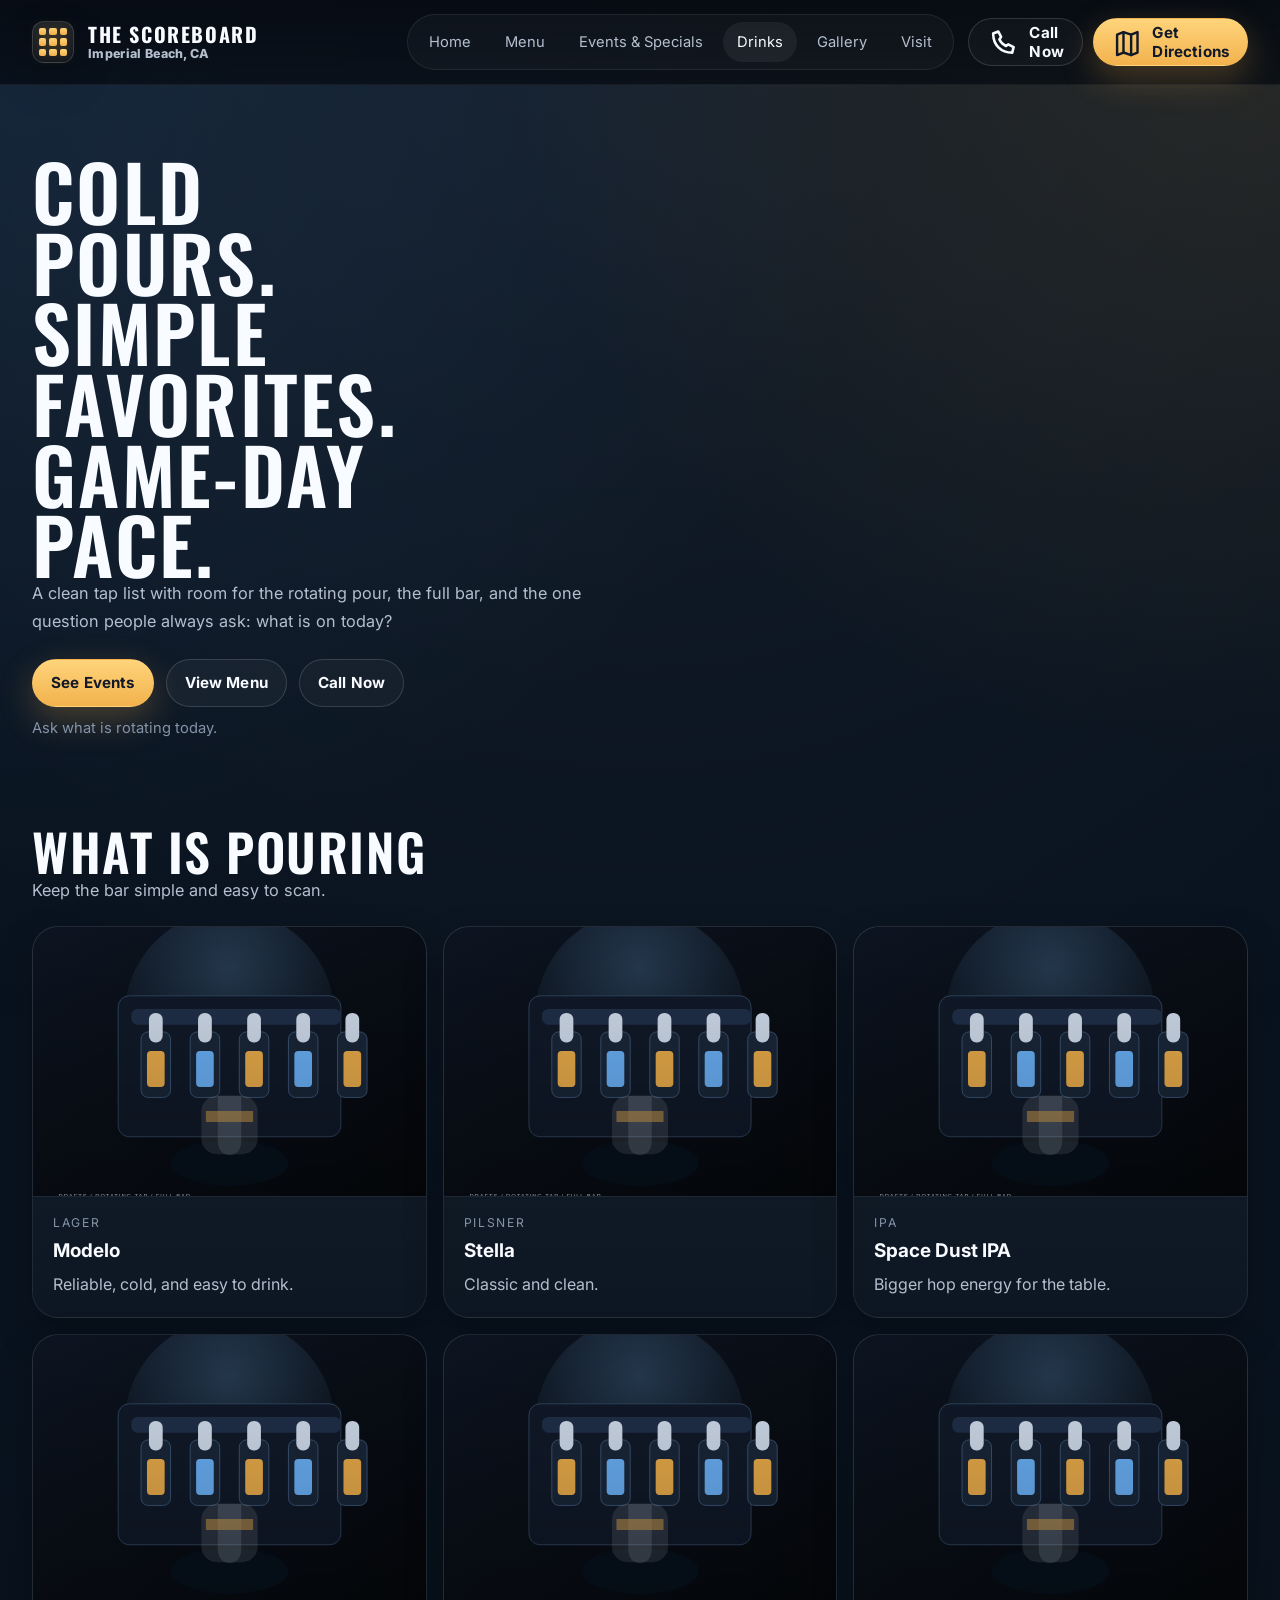
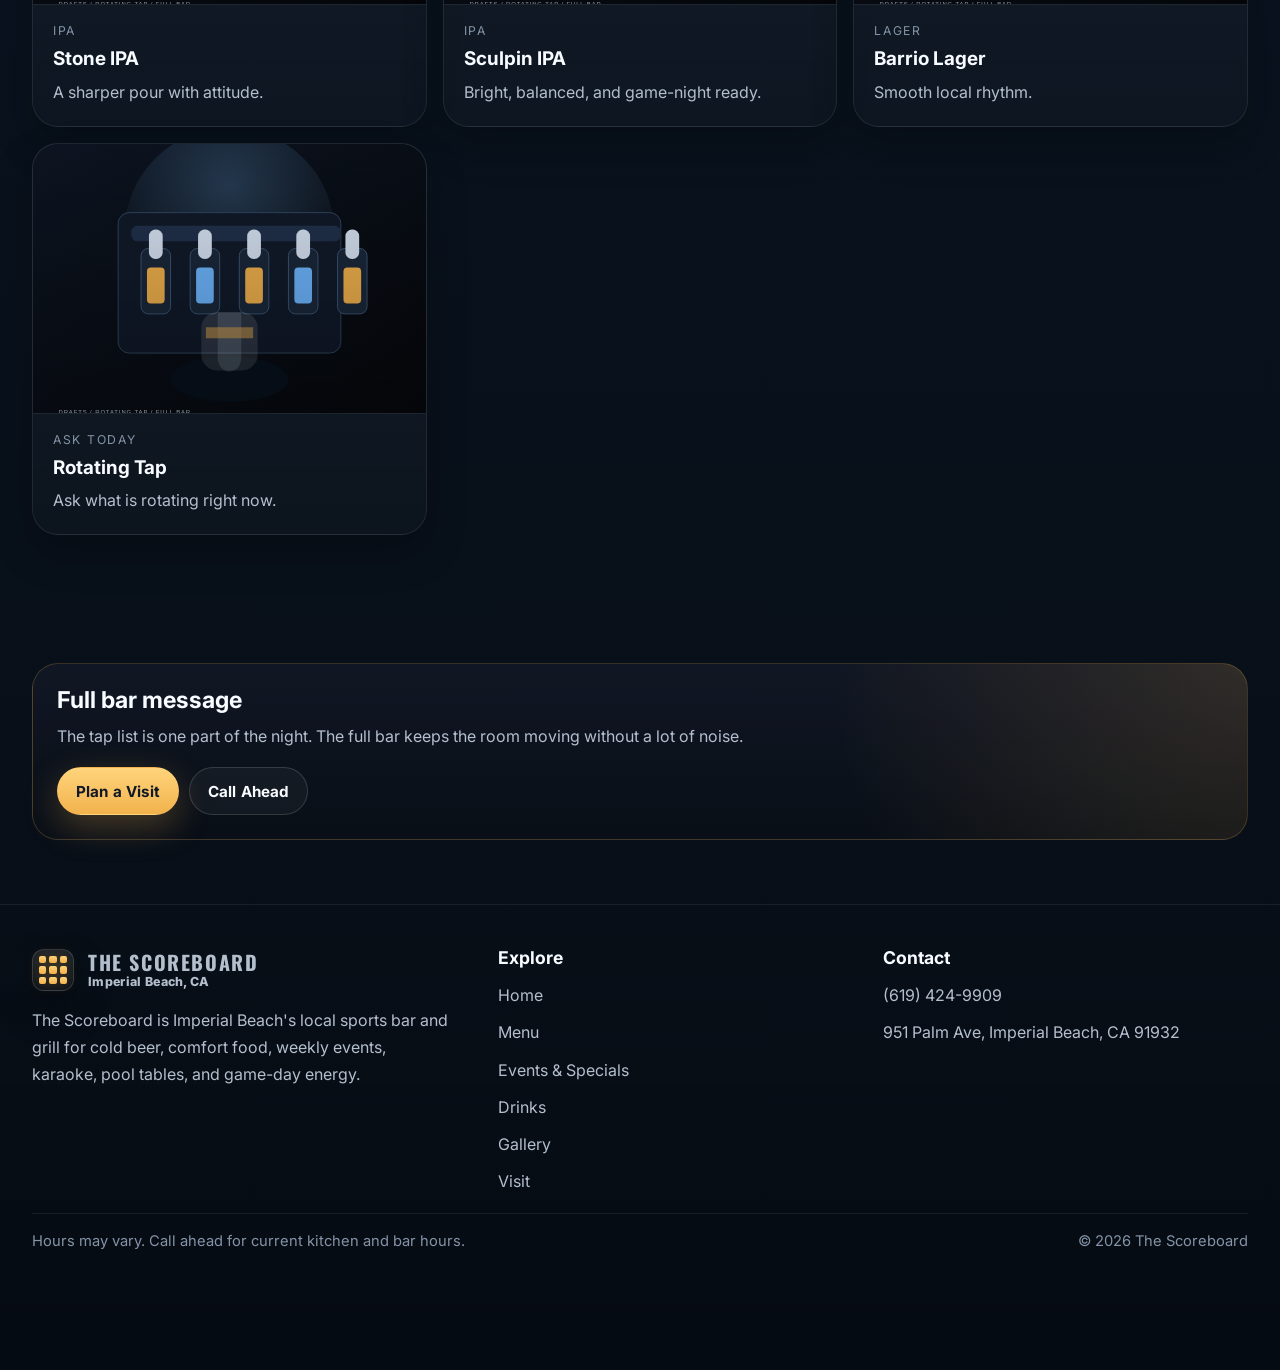
==== drinks/index.html @ 101a1db7 "Scoreboard workspace" ====
<!doctype html>
<html lang="en">
  <head>
    <meta charset="utf-8" />
    <meta name="viewport" content="width=device-width, initial-scale=1" />
    <title>Drinks | The Scoreboard</title>
    <meta
      name="description"
      content="See what is pouring today at The Scoreboard, from familiar favorites to rotating taps."
    />
    <meta name="theme-color" content="#07111d" />
    <link rel="stylesheet" href="/styles.css" />
  </head>
  <body data-page="drinks">
    <div data-header></div>
    <main>
      <section class="page-hero">
        <div class="site-shell">
          <h1>Cold pours. Simple favorites. Game-day pace.</h1>
          <p class="section-lead">
            A clean tap list with room for the rotating pour, the full bar, and the one question people always
            ask: what is on today?
          </p>
          <div class="page-actions">
            <a class="button-accent" href="/events/">See Events</a>
            <a class="button" href="/menu/">View Menu</a>
            <a class="button-ghost" href="tel:+16194249909">Call Now</a>
          </div>
          <div class="center-note">Ask what is rotating today.</div>
        </div>
      </section>

      <section class="section">
        <div class="site-shell">
          <div class="section-header">
            <div>
              <h2>What is pouring</h2>
              <p class="section-lead">Keep the bar simple and easy to scan.</p>
            </div>
          </div>
          <div class="section-grid three" data-drink-grid></div>
        </div>
      </section>

      <section class="section">
        <div class="site-shell">
          <div class="banner">
            <h3>Full bar message</h3>
            <p>
              The tap list is one part of the night. The full bar keeps the room moving without a lot of noise.
            </p>
            <div class="button-row">
              <a class="button-accent" href="/visit/">Plan a Visit</a>
              <a class="button" href="tel:+16194249909">Call Ahead</a>
            </div>
          </div>
        </div>
      </section>
    </main>
    <div data-footer></div>
    <div data-mobile-cta></div>
    <script type="module" src="/site.js"></script>
    <script type="application/ld+json" data-jsonld>
      {
        "@context": "https://schema.org",
        "@type": ["BarOrPub", "Restaurant"],
        "name": "The Scoreboard",
        "url": "https://scoreboardib.wixsite.com/the-scoreboard",
        "telephone": "+1-619-424-9909",
        "address": {
          "@type": "PostalAddress",
          "streetAddress": "951 Palm Ave",
          "addressLocality": "Imperial Beach",
          "addressRegion": "CA",
          "postalCode": "91932",
          "addressCountry": "US"
        }
      }
    </script>
  </body>
</html>
---- styles.css ----
@import url("https://fonts.googleapis.com/css2?family=Inter:wght@400;500;600;700;800&family=Oswald:wght@400;500;600;700&display=swap");

:root {
  color-scheme: dark;
  --bg: #07111d;
  --bg-2: #0b1625;
  --panel: rgba(12, 22, 35, 0.82);
  --panel-strong: rgba(8, 15, 25, 0.92);
  --line: rgba(255, 255, 255, 0.08);
  --line-strong: rgba(255, 255, 255, 0.14);
  --text: #f8fbff;
  --muted: #b4bfce;
  --muted-2: #8493a7;
  --accent: #f2b24d;
  --accent-2: #ffd47b;
  --blue: #60a5fa;
  --shadow: 0 28px 80px rgba(0, 0, 0, 0.34);
  --shadow-soft: 0 18px 40px rgba(0, 0, 0, 0.24);
  --radius-xl: 34px;
  --radius-lg: 26px;
  --radius-md: 18px;
  --radius-sm: 14px;
  --max: 1220px;
  --shell: clamp(18px, 3vw, 32px);
}

*,
*::before,
*::after {
  box-sizing: border-box;
}

html {
  scroll-behavior: smooth;
}

body {
  margin: 0;
  min-height: 100vh;
  background:
    radial-gradient(circle at top left, rgba(96, 165, 250, 0.12), transparent 28%),
    radial-gradient(circle at top right, rgba(242, 178, 77, 0.12), transparent 24%),
    radial-gradient(circle at 50% 0%, rgba(255, 255, 255, 0.05), transparent 40%),
    linear-gradient(180deg, #07111d 0%, #09131f 44%, #070d15 100%);
  color: var(--text);
  font-family: "Inter", system-ui, sans-serif;
  letter-spacing: 0;
  -webkit-font-smoothing: antialiased;
  text-rendering: optimizeLegibility;
}

body::before {
  content: "";
  position: fixed;
  inset: 0;
  pointer-events: none;
  opacity: 0.22;
  background-image:
    linear-gradient(rgba(255, 255, 255, 0.035) 1px, transparent 1px),
    linear-gradient(90deg, rgba(255, 255, 255, 0.035) 1px, transparent 1px);
  background-size: 72px 72px;
  mask-image: linear-gradient(180deg, rgba(0, 0, 0, 0.9), transparent 82%);
}

a {
  color: inherit;
  text-decoration: none;
}

img {
  display: block;
  max-width: 100%;
}

button,
input,
textarea,
select {
  font: inherit;
}

::selection {
  background: rgba(242, 178, 77, 0.3);
  color: var(--text);
}

.site-shell {
  width: min(var(--max), calc(100vw - (var(--shell) * 2)));
  margin-inline: auto;
}

.site-header {
  position: sticky;
  top: 0;
  z-index: 40;
  border-bottom: 1px solid rgba(255, 255, 255, 0.08);
  backdrop-filter: blur(18px);
  background: linear-gradient(180deg, rgba(5, 10, 17, 0.92), rgba(5, 10, 17, 0.72));
}

.header-inner {
  min-height: 84px;
  display: flex;
  align-items: center;
  justify-content: space-between;
  gap: 18px;
}

.brand {
  display: inline-flex;
  align-items: center;
  gap: 14px;
  font-weight: 800;
  letter-spacing: 0.02em;
}

.brand strong {
  display: block;
  font-family: "Oswald", "Arial Narrow", sans-serif;
  font-size: 1.25rem;
  line-height: 1;
  text-transform: uppercase;
  letter-spacing: 0.08em;
}

.brand small {
  display: block;
  margin-top: 4px;
  color: var(--muted);
  font-size: 0.78rem;
  line-height: 1;
}

.brand-mark {
  width: 42px;
  height: 42px;
  display: grid;
  grid-template-columns: repeat(3, 1fr);
  gap: 3px;
  padding: 6px;
  border: 1px solid var(--line-strong);
  border-radius: 12px;
  background: linear-gradient(180deg, rgba(255, 255, 255, 0.08), rgba(255, 255, 255, 0.02));
  box-shadow: var(--shadow-soft);
}

.brand-mark span {
  border-radius: 2px;
  background: linear-gradient(180deg, var(--accent-2), var(--accent));
  box-shadow: 0 0 14px rgba(242, 178, 77, 0.4);
}

.header-tools {
  display: flex;
  align-items: center;
  gap: 14px;
}

.desktop-nav {
  display: flex;
  align-items: center;
  gap: 6px;
  padding: 7px;
  border: 1px solid var(--line);
  border-radius: 999px;
  background: rgba(255, 255, 255, 0.03);
}

.desktop-nav a {
  padding: 11px 14px;
  border-radius: 999px;
  color: var(--muted);
  font-size: 0.92rem;
  transition: background 180ms ease, color 180ms ease, transform 180ms ease;
}

.desktop-nav a:hover,
.desktop-nav a[aria-current="page"] {
  color: var(--text);
  background: rgba(255, 255, 255, 0.06);
}

.nav-actions {
  display: flex;
  align-items: center;
  gap: 10px;
}

.button,
.button-ghost,
.button-accent,
.mobile-action {
  display: inline-flex;
  align-items: center;
  justify-content: center;
  gap: 10px;
  border-radius: 999px;
  border: 1px solid transparent;
  min-height: 48px;
  padding: 0 18px;
  font-weight: 700;
  font-size: 0.95rem;
  letter-spacing: 0.01em;
  transition: transform 180ms ease, background 180ms ease, border-color 180ms ease, box-shadow 180ms ease, color 180ms ease;
}

.button-accent {
  background: linear-gradient(180deg, var(--accent-2), var(--accent));
  color: #111827;
  box-shadow: 0 12px 34px rgba(242, 178, 77, 0.26);
}

.button-accent:hover,
.button-ghost:hover,
.button:hover,
.mobile-action:hover,
.desktop-nav a:hover {
  transform: translateY(-1px);
}

.button-ghost {
  border-color: var(--line-strong);
  background: rgba(255, 255, 255, 0.03);
  color: var(--text);
}

.button {
  border-color: var(--line-strong);
  background: rgba(255, 255, 255, 0.04);
  color: var(--text);
}

.menu-toggle {
  display: none;
}

.mobile-nav {
  display: none;
  position: relative;
}

.mobile-nav summary {
  list-style: none;
  cursor: pointer;
  min-height: 46px;
  display: inline-flex;
  align-items: center;
  gap: 8px;
  padding: 0 16px;
  border-radius: 999px;
  border: 1px solid var(--line-strong);
  background: rgba(255, 255, 255, 0.04);
  color: var(--text);
  font-weight: 700;
}

.mobile-nav summary::-webkit-details-marker {
  display: none;
}

.mobile-nav-panel {
  position: absolute;
  top: calc(100% + 12px);
  right: 0;
  min-width: 240px;
  padding: 12px;
  border: 1px solid var(--line);
  border-radius: 20px;
  background: rgba(8, 14, 24, 0.98);
  box-shadow: var(--shadow);
}

.mobile-nav-panel a {
  display: block;
  padding: 12px 14px;
  border-radius: 14px;
  color: var(--muted);
}

.mobile-nav-panel a:hover,
.mobile-nav-panel a[aria-current="page"] {
  color: var(--text);
  background: rgba(255, 255, 255, 0.06);
}

.hero,
.section {
  padding: clamp(32px, 5vw, 70px) 0;
}

.hero {
  position: relative;
  overflow: clip;
}

.hero::before {
  content: "";
  position: absolute;
  inset: 0;
  background:
    radial-gradient(circle at 25% 15%, rgba(242, 178, 77, 0.12), transparent 20%),
    radial-gradient(circle at 80% 10%, rgba(96, 165, 250, 0.12), transparent 18%);
  pointer-events: none;
}

.hero-grid {
  display: grid;
  grid-template-columns: minmax(0, 1.05fr) minmax(380px, 0.95fr);
  gap: clamp(26px, 4vw, 48px);
  align-items: center;
}

.eyebrow {
  display: inline-flex;
  align-items: center;
  gap: 8px;
  padding: 8px 14px;
  border: 1px solid var(--line);
  border-radius: 999px;
  color: var(--muted);
  background: rgba(255, 255, 255, 0.03);
  font-size: 0.85rem;
}

.hero h1,
.page-hero h1,
.section h2 {
  margin: 0;
  font-family: "Oswald", "Arial Narrow", sans-serif;
  font-weight: 600;
  text-transform: uppercase;
  letter-spacing: 0.03em;
}

.hero h1 {
  max-width: 11ch;
  margin-top: 18px;
  font-size: clamp(3.4rem, 7vw, 6.8rem);
  line-height: 0.88;
}

.hero-copy p,
.page-hero p,
.section-lead {
  margin: 0;
  max-width: 62ch;
  color: var(--muted);
  line-height: 1.72;
  font-size: 1.02rem;
}

.hero-copy p {
  margin-top: 20px;
  max-width: 50ch;
  font-size: 1.05rem;
}

.hero-actions,
.section-actions,
.page-actions {
  display: flex;
  flex-wrap: wrap;
  gap: 12px;
  margin-top: 28px;
}

.button-row {
  display: flex;
  flex-wrap: wrap;
  gap: 10px;
}

.hero-meta {
  display: grid;
  grid-template-columns: repeat(3, minmax(0, 1fr));
  gap: 12px;
  margin-top: 26px;
}

.meta-card,
.panel,
.score-card,
.menu-card,
.tap-card,
.reason-card,
.proof-card,
.event-card,
.gallery-card,
.visit-card,
.board-card,
.day-card {
  border: 1px solid var(--line);
  background: linear-gradient(180deg, rgba(255, 255, 255, 0.055), rgba(255, 255, 255, 0.02));
  box-shadow: var(--shadow-soft);
}

.meta-card {
  padding: 16px 18px;
  border-radius: 20px;
}

.meta-card span {
  display: block;
  color: var(--muted-2);
  font-size: 0.76rem;
  text-transform: uppercase;
  letter-spacing: 0.12em;
}

.meta-card strong {
  display: block;
  margin-top: 8px;
  font-size: 0.98rem;
}

.hero-media {
  position: relative;
}

.media-frame {
  position: relative;
  overflow: clip;
  min-height: 640px;
  border: 1px solid var(--line);
  border-radius: var(--radius-xl);
  background: linear-gradient(180deg, rgba(255, 255, 255, 0.06), rgba(255, 255, 255, 0.02));
  box-shadow: var(--shadow);
}

.media-frame img {
  width: 100%;
  height: 100%;
  min-height: 640px;
  object-fit: cover;
  filter: saturate(1.06) contrast(1.05);
  transform: scale(1.02);
}

.media-frame::after {
  content: "";
  position: absolute;
  inset: 0;
  background:
    linear-gradient(180deg, rgba(3, 8, 13, 0.15), rgba(3, 8, 13, 0.7)),
    radial-gradient(circle at 50% 15%, rgba(96, 165, 250, 0.16), transparent 30%),
    radial-gradient(circle at 80% 80%, rgba(242, 178, 77, 0.18), transparent 30%);
  pointer-events: none;
}

.hero-stage {
  position: absolute;
  inset: auto 22px 22px 22px;
  display: grid;
  gap: 12px;
}

.scoreboard-ticker,
.ticker-track {
  overflow: hidden;
  display: flex;
  gap: 12px;
  padding: 12px 14px;
  border-radius: 18px;
  border: 1px solid rgba(255, 255, 255, 0.12);
  background: rgba(5, 10, 16, 0.7);
  backdrop-filter: blur(10px);
}

.ticker-track {
  width: max-content;
  min-width: 100%;
  animation: ticker 28s linear infinite;
}

.ticker-pill {
  display: inline-flex;
  align-items: center;
  gap: 8px;
  white-space: nowrap;
  padding: 9px 12px;
  border-radius: 999px;
  background: rgba(255, 255, 255, 0.05);
  color: var(--text);
  font-size: 0.84rem;
  letter-spacing: 0.02em;
}

.ticker-pill b {
  color: var(--accent-2);
}

.hero-info {
  display: grid;
  gap: 12px;
  grid-template-columns: 1.1fr 0.9fr;
}

.hero-callout {
  display: grid;
  gap: 8px;
  padding: 20px;
  border-radius: 22px;
  background: linear-gradient(180deg, rgba(8, 16, 27, 0.92), rgba(8, 16, 27, 0.7));
  border: 1px solid rgba(255, 255, 255, 0.1);
}

.hero-callout .label {
  color: var(--muted-2);
  font-size: 0.74rem;
  text-transform: uppercase;
  letter-spacing: 0.14em;
}

.hero-callout strong {
  font-size: 1.05rem;
}

.hero-callout span {
  color: var(--muted);
  line-height: 1.5;
}

.section h2 {
  font-size: clamp(2rem, 4vw, 3.4rem);
  line-height: 0.96;
}

.section-header {
  display: flex;
  flex-wrap: wrap;
  align-items: end;
  justify-content: space-between;
  gap: 18px;
  margin-bottom: 22px;
}

.section-header .section-lead {
  max-width: 62ch;
}

.section-grid {
  display: grid;
  gap: 16px;
}

.section-grid.two {
  grid-template-columns: repeat(2, minmax(0, 1fr));
}

.section-grid.three {
  grid-template-columns: repeat(3, minmax(0, 1fr));
}

.section-grid.four {
  grid-template-columns: repeat(4, minmax(0, 1fr));
}

.section-grid.five {
  grid-template-columns: repeat(5, minmax(0, 1fr));
}

.score-card,
.reason-card,
.menu-card,
.tap-card,
.proof-card,
.event-card,
.gallery-card,
.visit-card,
.board-card,
.day-card {
  position: relative;
  overflow: clip;
  border-radius: var(--radius-lg);
}

.score-card {
  padding: 22px;
}

.score-card .day {
  color: var(--accent-2);
  font-size: 0.76rem;
  text-transform: uppercase;
  letter-spacing: 0.16em;
}

.score-card h3,
.reason-card h3,
.menu-card h3,
.tap-card h3,
.proof-card h3,
.event-card h3,
.gallery-card h3,
.visit-card h3,
.board-card h3,
.day-card h3 {
  margin: 10px 0 0;
  font-size: 1.18rem;
  line-height: 1.15;
}

.score-card p,
.reason-card p,
.menu-card p,
.tap-card p,
.proof-card p,
.event-card p,
.gallery-card p,
.visit-card p,
.board-card p,
.day-card p {
  margin: 10px 0 0;
  color: var(--muted);
  line-height: 1.6;
}

.score-card ul,
.menu-card ul,
.tap-card ul,
.event-card ul {
  margin: 14px 0 0;
  padding: 0;
  list-style: none;
  display: grid;
  gap: 8px;
}

.score-card li,
.menu-card li,
.tap-card li,
.event-card li {
  display: flex;
  align-items: center;
  gap: 10px;
  color: var(--text);
  font-size: 0.94rem;
}

.dot {
  width: 8px;
  height: 8px;
  border-radius: 999px;
  background: var(--accent);
  box-shadow: 0 0 0 5px rgba(242, 178, 77, 0.11);
  flex: 0 0 auto;
}

.reason-card,
.proof-card,
.menu-card,
.tap-card,
.event-card,
.visit-card {
  padding: 20px;
}

.reason-card {
  min-height: 160px;
}

.reason-icon,
.card-icon {
  width: 40px;
  height: 40px;
  display: grid;
  place-items: center;
  border-radius: 14px;
  background: rgba(255, 255, 255, 0.05);
  border: 1px solid rgba(255, 255, 255, 0.07);
  color: var(--accent-2);
}

.reason-icon svg,
.card-icon svg {
  width: 20px;
  height: 20px;
}

.menu-card .tag,
.tap-card .tag,
.event-card .tag,
.proof-card .tag,
.gallery-card .tag,
.visit-card .tag,
.day-card .tag {
  color: var(--muted-2);
  font-size: 0.76rem;
  text-transform: uppercase;
  letter-spacing: 0.14em;
}

.menu-card .cost,
.tap-card .cost {
  display: inline-flex;
  align-items: center;
  gap: 8px;
  margin-top: 14px;
  padding: 8px 12px;
  border-radius: 999px;
  background: rgba(255, 255, 255, 0.05);
  border: 1px solid rgba(255, 255, 255, 0.07);
  color: var(--accent-2);
  font-size: 0.82rem;
}

.menu-card img,
.gallery-card img,
.hero-thumb img {
  width: 100%;
  height: 100%;
  object-fit: cover;
}

.menu-card .thumb,
.tap-card .thumb,
.gallery-card .thumb,
.visit-card .thumb {
  margin: -20px -20px 18px;
  border-bottom: 1px solid rgba(255, 255, 255, 0.06);
  aspect-ratio: 4 / 3;
  overflow: hidden;
  position: relative;
}

.menu-card .thumb::after,
.tap-card .thumb::after,
.gallery-card .thumb::after,
.visit-card .thumb::after {
  content: "";
  position: absolute;
  inset: 0;
  background: linear-gradient(180deg, rgba(0, 0, 0, 0.04), rgba(0, 0, 0, 0.28));
}

.menu-card .thumb.small,
.tap-card .thumb.small {
  aspect-ratio: 16 / 11;
}

.panel {
  padding: 22px;
  border-radius: var(--radius-lg);
}

.panel-header {
  display: flex;
  align-items: center;
  justify-content: space-between;
  gap: 16px;
  margin-bottom: 18px;
}

.panel-header h3 {
  margin: 0;
  font-size: 1.18rem;
}

.menu-section {
  margin-top: 18px;
  padding: 22px;
  border: 1px solid var(--line);
  border-radius: var(--radius-lg);
  background: linear-gradient(180deg, rgba(255, 255, 255, 0.045), rgba(255, 255, 255, 0.018));
  box-shadow: var(--shadow-soft);
}

.menu-section .section-header {
  margin-bottom: 16px;
  align-items: center;
}

.menu-section .section-header h2 {
  margin: 0;
}

.menu-list {
  columns: 2 360px;
  column-gap: 16px;
}

.menu-row {
  break-inside: avoid;
  padding: 14px 0;
  border-top: 1px solid rgba(255, 255, 255, 0.08);
}

.menu-row:first-child {
  border-top: 0;
  padding-top: 0;
}

.menu-row-head {
  display: flex;
  align-items: baseline;
  justify-content: space-between;
  gap: 16px;
}

.menu-row h3 {
  margin: 0;
  font-family: "Inter", system-ui, sans-serif;
  font-size: 1rem;
  font-weight: 700;
  line-height: 1.25;
  text-transform: none;
  letter-spacing: 0;
}

.menu-row .price {
  color: var(--accent-2);
  font-size: 0.94rem;
  font-weight: 800;
  white-space: nowrap;
}

.menu-row p {
  margin: 6px 0 0;
  color: var(--muted);
  line-height: 1.55;
  font-size: 0.95rem;
}

.chips,
.filters {
  display: flex;
  flex-wrap: wrap;
  gap: 10px;
}

.chip,
.filter-chip {
  display: inline-flex;
  align-items: center;
  justify-content: center;
  min-height: 42px;
  padding: 0 14px;
  border-radius: 999px;
  border: 1px solid rgba(255, 255, 255, 0.1);
  background: rgba(255, 255, 255, 0.03);
  color: var(--muted);
  cursor: pointer;
  transition: background 180ms ease, color 180ms ease, border-color 180ms ease, transform 180ms ease;
}

.chip:hover,
.filter-chip:hover,
.chip.is-active,
.filter-chip.is-active {
  background: rgba(242, 178, 77, 0.12);
  color: var(--text);
  border-color: rgba(242, 178, 77, 0.35);
}

.search-row {
  display: grid;
  grid-template-columns: 1fr auto;
  gap: 10px;
  margin: 18px 0 0;
}

.search-row input {
  width: 100%;
  min-height: 48px;
  padding: 0 16px;
  border-radius: 14px;
  border: 1px solid rgba(255, 255, 255, 0.1);
  background: rgba(255, 255, 255, 0.03);
  color: var(--text);
}

.search-row input::placeholder {
  color: var(--muted-2);
}

.board-grid {
  display: grid;
  grid-template-columns: 1.1fr 0.9fr;
  gap: 16px;
}

.day-board {
  padding: 18px;
}

.day-board .week {
  display: grid;
  grid-template-columns: repeat(7, minmax(0, 1fr));
  gap: 10px;
}

.day-card {
  padding: 16px;
  min-height: 182px;
}

.day-card.is-current {
  border-color: rgba(242, 178, 77, 0.42);
  box-shadow: 0 18px 45px rgba(242, 178, 77, 0.12);
}

.day-card .abbr {
  display: inline-flex;
  align-items: center;
  justify-content: center;
  width: 34px;
  height: 34px;
  border-radius: 999px;
  background: rgba(255, 255, 255, 0.06);
  color: var(--accent-2);
  font-size: 0.76rem;
  text-transform: uppercase;
  letter-spacing: 0.14em;
}

.day-card .special {
  margin-top: 14px;
  font-weight: 700;
  line-height: 1.35;
}

.day-card .mini {
  margin-top: 12px;
  color: var(--muted);
  font-size: 0.92rem;
  line-height: 1.55;
}

.board-aside {
  display: grid;
  gap: 16px;
}

.banner {
  padding: 24px;
  border-radius: var(--radius-lg);
  border: 1px solid rgba(242, 178, 77, 0.2);
  background:
    radial-gradient(circle at top right, rgba(242, 178, 77, 0.14), transparent 34%),
    linear-gradient(180deg, rgba(17, 23, 36, 0.98), rgba(10, 15, 23, 0.88));
}

.banner h3 {
  margin: 0;
  font-size: 1.45rem;
  line-height: 1.08;
}

.banner p {
  margin-top: 10px;
  color: var(--muted);
  line-height: 1.65;
}

.banner .button-row {
  margin-top: 18px;
  display: flex;
  flex-wrap: wrap;
  gap: 10px;
}

.gallery-grid {
  display: grid;
  grid-template-columns: repeat(12, minmax(0, 1fr));
  gap: 16px;
}

.gallery-card {
  min-height: 250px;
  grid-column: span 4;
}

.gallery-card.wide {
  grid-column: span 8;
}

.gallery-card.tall {
  grid-row: span 2;
  min-height: 516px;
}

.gallery-card .overlay {
  position: absolute;
  inset: auto 14px 14px 14px;
  padding: 14px 15px;
  border-radius: 16px;
  background: rgba(6, 10, 16, 0.72);
  border: 1px solid rgba(255, 255, 255, 0.08);
  backdrop-filter: blur(10px);
}

.gallery-card h3 {
  margin-top: 0;
}

.visit-layout {
  display: grid;
  grid-template-columns: 0.92fr 1.08fr;
  gap: 16px;
}

.map-frame {
  min-height: 100%;
  border-radius: var(--radius-lg);
  border: 1px solid var(--line);
  overflow: clip;
  background:
    radial-gradient(circle at 20% 20%, rgba(96, 165, 250, 0.2), transparent 18%),
    radial-gradient(circle at 70% 40%, rgba(242, 178, 77, 0.16), transparent 18%),
    linear-gradient(180deg, rgba(7, 12, 18, 0.98), rgba(12, 22, 35, 0.98));
  position: relative;
}

.map-grid {
  position: absolute;
  inset: 0;
  opacity: 0.4;
  background-image:
    linear-gradient(rgba(255, 255, 255, 0.07) 1px, transparent 1px),
    linear-gradient(90deg, rgba(255, 255, 255, 0.07) 1px, transparent 1px);
  background-size: 72px 72px;
}

.map-pin {
  position: absolute;
  left: 58%;
  top: 50%;
  transform: translate(-50%, -50%);
  width: 88px;
  height: 88px;
  border-radius: 50%;
  border: 1px solid rgba(242, 178, 77, 0.38);
  background: radial-gradient(circle, rgba(242, 178, 77, 0.3), rgba(242, 178, 77, 0.05) 70%);
  display: grid;
  place-items: center;
  box-shadow: 0 0 0 18px rgba(242, 178, 77, 0.06);
}

.map-pin svg {
  width: 28px;
  height: 28px;
  color: var(--accent-2);
}

.map-label {
  position: absolute;
  left: 18px;
  bottom: 18px;
  max-width: 280px;
  padding: 16px;
  border-radius: 18px;
  background: rgba(6, 10, 16, 0.78);
  border: 1px solid rgba(255, 255, 255, 0.08);
  backdrop-filter: blur(10px);
}

.map-label strong {
  display: block;
  font-size: 1rem;
}

.map-label span {
  display: block;
  margin-top: 6px;
  color: var(--muted);
  line-height: 1.5;
}

.footer {
  padding: 42px 0 120px;
  border-top: 1px solid rgba(255, 255, 255, 0.08);
  background: linear-gradient(180deg, rgba(4, 9, 15, 0.04), rgba(4, 9, 15, 0.4));
}

.footer-grid {
  display: grid;
  grid-template-columns: 1.1fr 0.9fr 0.9fr;
  gap: 20px;
}

.footer p,
.footer a {
  color: var(--muted);
  line-height: 1.7;
}

.footer h3 {
  margin: 0 0 14px;
  font-size: 1.1rem;
}

.footer-links {
  display: grid;
  gap: 10px;
}

.footer-links a {
  width: fit-content;
}

.footer-links a:hover {
  color: var(--text);
}

.footer-note {
  margin-top: 18px;
  padding-top: 18px;
  border-top: 1px solid rgba(255, 255, 255, 0.08);
  display: flex;
  flex-wrap: wrap;
  justify-content: space-between;
  gap: 12px;
  color: var(--muted-2);
  font-size: 0.92rem;
}

.mobile-cta {
  position: fixed;
  inset: auto 0 0 0;
  z-index: 50;
  display: none;
  padding: 10px;
  background: linear-gradient(180deg, rgba(7, 17, 29, 0), rgba(7, 17, 29, 0.96) 24%);
}

.mobile-cta .inner {
  display: grid;
  grid-template-columns: repeat(4, minmax(0, 1fr));
  gap: 8px;
}

.mobile-action {
  min-height: 54px;
  padding: 0 12px;
  background: rgba(255, 255, 255, 0.05);
  border-color: rgba(255, 255, 255, 0.1);
  font-size: 0.84rem;
  text-align: center;
}

.page-hero {
  padding: clamp(34px, 6vw, 70px) 0 26px;
}

.page-hero .eyebrow {
  margin-bottom: 18px;
}

.page-hero h1 {
  font-size: clamp(2.8rem, 6vw, 5.8rem);
  line-height: 0.92;
  max-width: 10ch;
}

.page-hero .page-actions {
  margin-top: 24px;
}

.center-note {
  margin-top: 12px;
  color: var(--muted-2);
  font-size: 0.92rem;
}

.stack {
  display: grid;
  gap: 16px;
}

.hidden {
  display: none !important;
}

[data-reveal] {
  opacity: 0;
  transform: translateY(18px);
  transition: opacity 700ms ease, transform 700ms ease;
}

[data-reveal].is-visible {
  opacity: 1;
  transform: translateY(0);
}

.visually-hidden {
  position: absolute;
  width: 1px;
  height: 1px;
  padding: 0;
  margin: -1px;
  overflow: hidden;
  clip: rect(0, 0, 0, 0);
  white-space: nowrap;
  border: 0;
}

@keyframes ticker {
  from {
    transform: translateX(0);
  }
  to {
    transform: translateX(-50%);
  }
}

@media (max-width: 1120px) {
  .hero-grid,
  .board-grid,
  .visit-layout,
  .footer-grid {
    grid-template-columns: 1fr;
  }

  .section-grid.five {
    grid-template-columns: repeat(3, minmax(0, 1fr));
  }

  .gallery-card,
  .gallery-card.wide,
  .gallery-card.tall {
    grid-column: span 6;
    grid-row: auto;
    min-height: 240px;
  }

  .day-board .week {
    grid-template-columns: repeat(3, minmax(0, 1fr));
  }
}

@media (max-width: 860px) {
  .desktop-nav,
  .nav-actions {
    display: none;
  }

  .mobile-nav {
    display: block;
  }

  .hero h1 {
    max-width: 9ch;
    font-size: clamp(2.9rem, 13vw, 4.8rem);
  }

  .hero-meta,
  .section-grid.two,
  .section-grid.three,
  .section-grid.four,
  .section-grid.five {
    grid-template-columns: 1fr;
  }

  .mobile-cta {
    display: block;
  }

  .media-frame {
    min-height: 430px;
  }

  .media-frame img {
    min-height: 430px;
  }

  .hero-stage {
    inset: auto 14px 14px 14px;
  }

  .day-board .week {
    grid-template-columns: repeat(2, minmax(0, 1fr));
  }

  .gallery-card,
  .gallery-card.wide,
  .gallery-card.tall {
    grid-column: span 12;
  }

  .search-row {
    grid-template-columns: 1fr;
  }
}

@media (max-width: 560px) {
  .site-shell {
    width: min(var(--max), calc(100vw - 28px));
  }

  .header-inner {
    min-height: 74px;
  }

  .brand small {
    display: none;
  }

  .day-board .week {
    grid-template-columns: 1fr;
  }

  .scoreboard-ticker,
  .ticker-track {
    padding: 10px 12px;
  }

  .hero-actions,
  .page-actions,
  .section-actions {
    gap: 10px;
  }

  .button,
  .button-accent,
  .button-ghost {
    min-height: 46px;
    padding-inline: 15px;
  }

  .mobile-action {
    min-height: 50px;
    font-size: 0.78rem;
    padding-inline: 8px;
  }

  .footer {
    padding-bottom: 130px;
  }
}
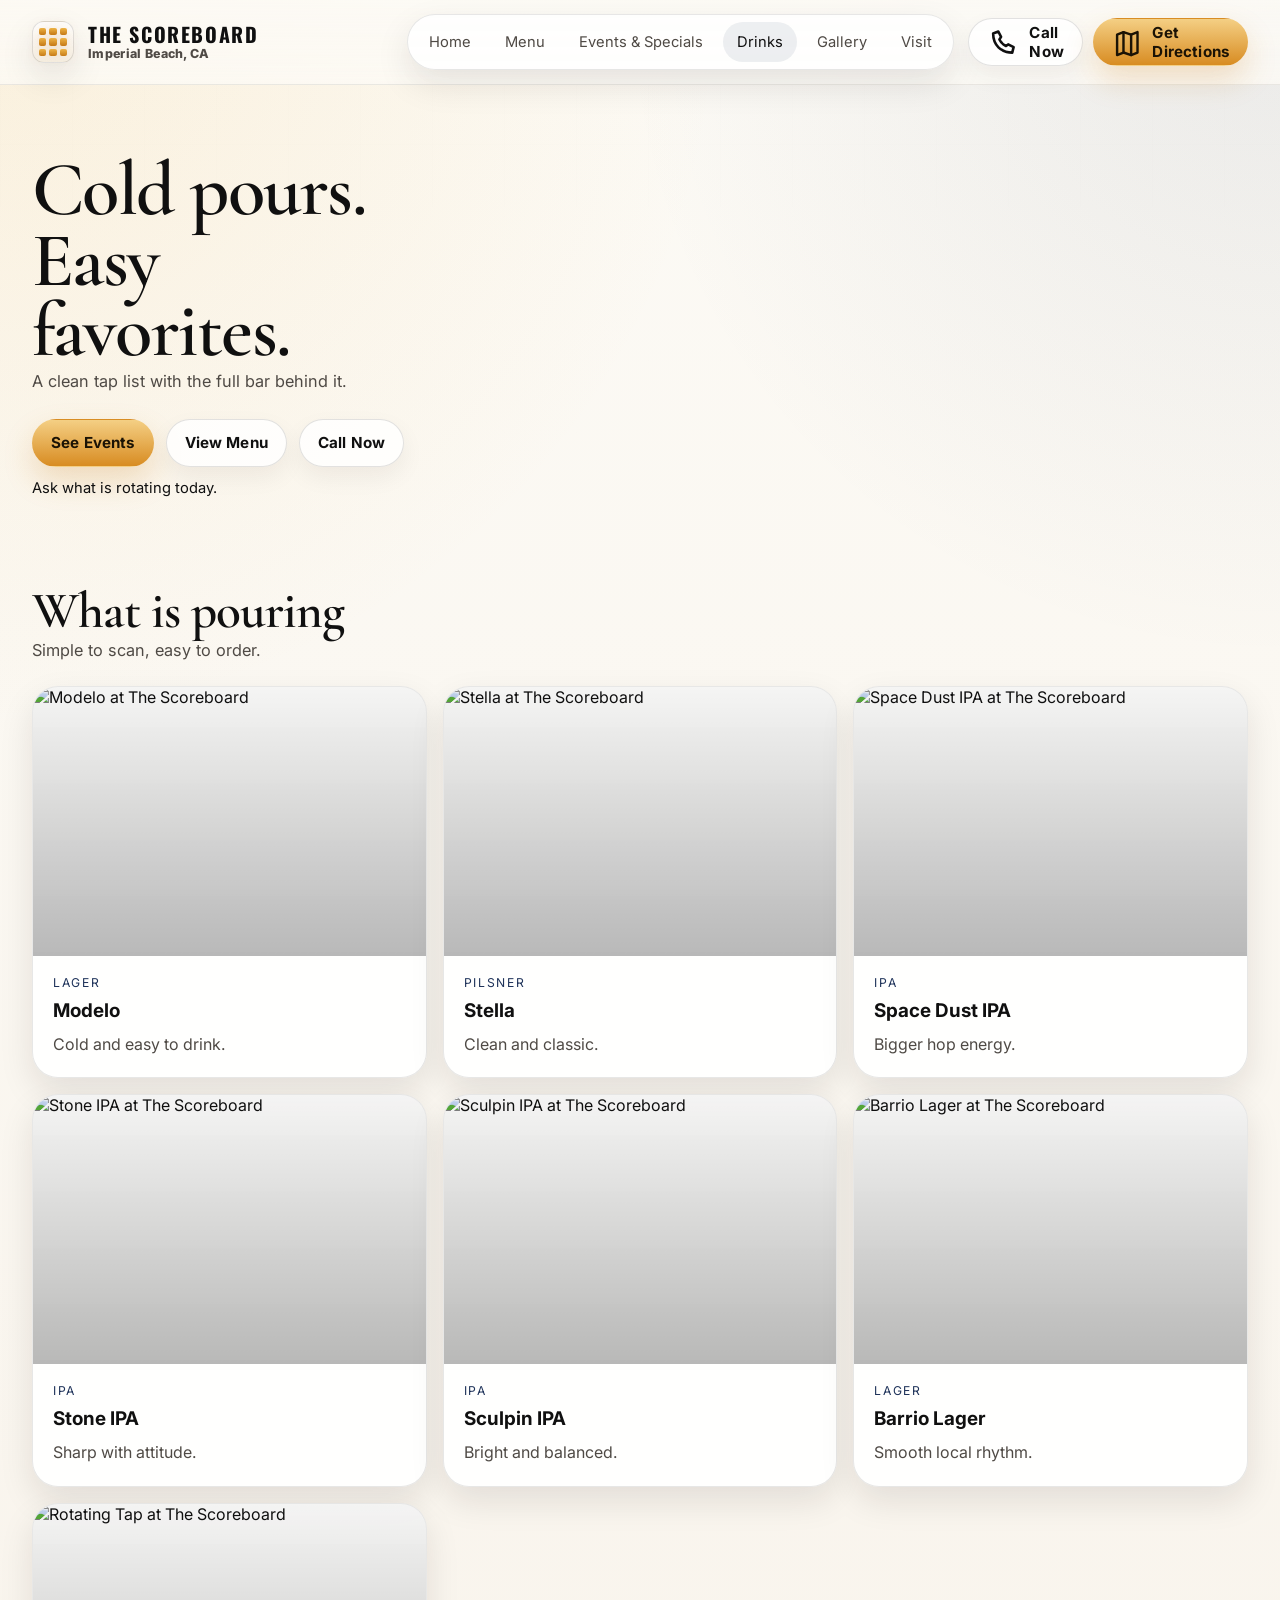
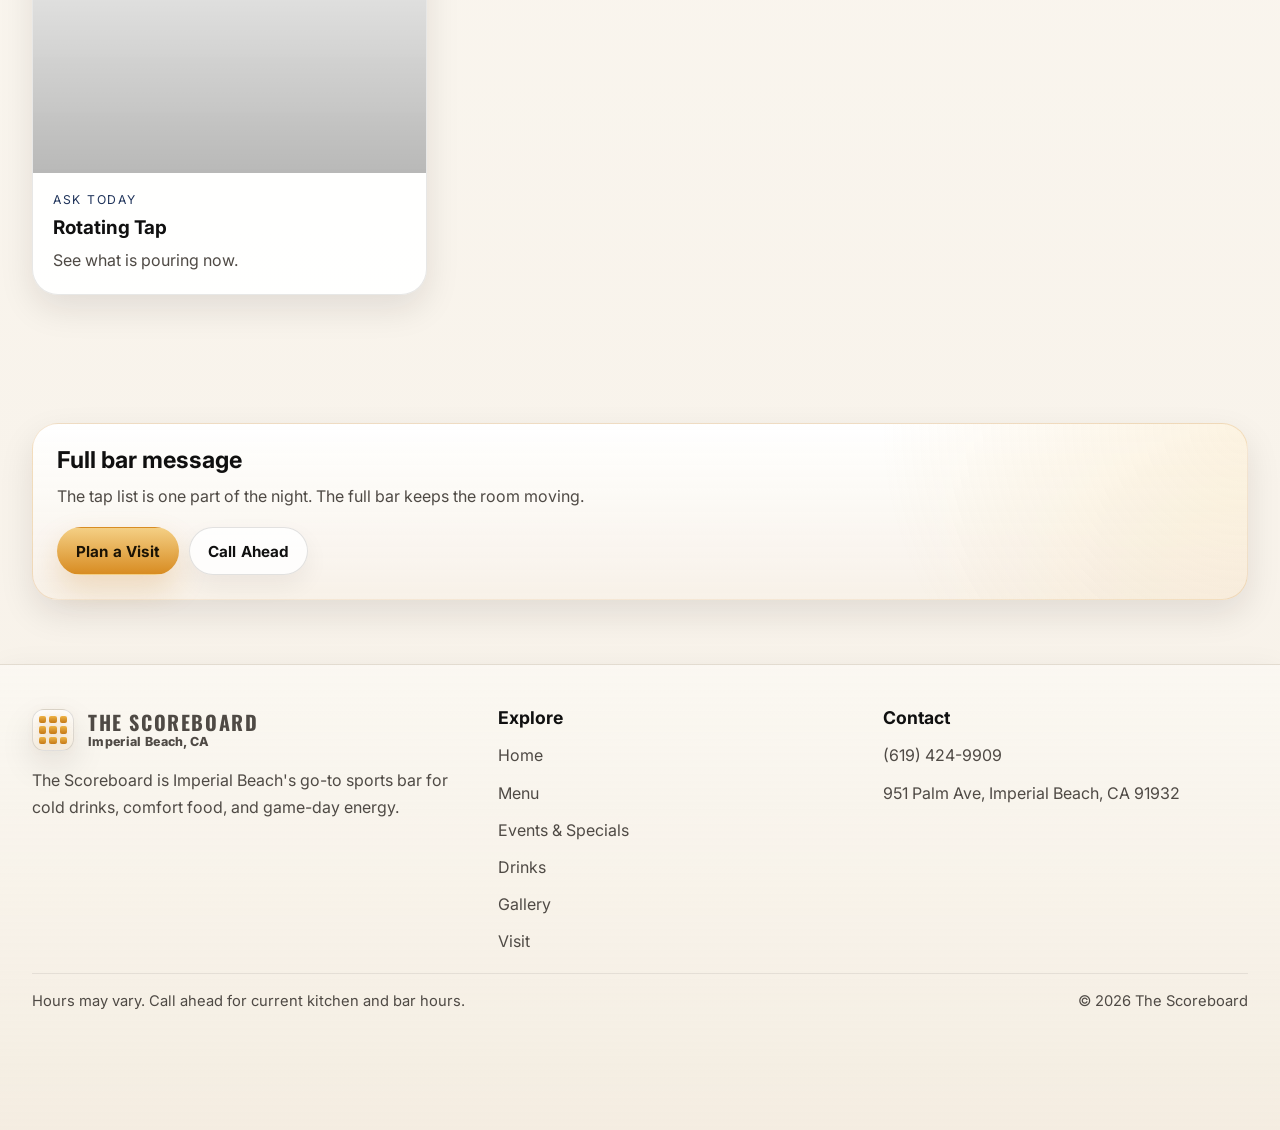
==== commit 81810e9e: "Refresh the site visuals and copy" ====
--- a/drinks/index.html
+++ b/drinks/index.html
@@ -8,7 +8,7 @@
       name="description"
       content="See what is pouring today at The Scoreboard, from familiar favorites to rotating taps."
     />
-    <meta name="theme-color" content="#07111d" />
+    <meta name="theme-color" content="#fbf8f1" />
     <link rel="stylesheet" href="/styles.css" />
   </head>
   <body data-page="drinks">
@@ -16,10 +16,9 @@
     <main>
       <section class="page-hero">
         <div class="site-shell">
-          <h1>Cold pours. Simple favorites. Game-day pace.</h1>
+          <h1>Cold pours. Easy favorites.</h1>
           <p class="section-lead">
-            A clean tap list with room for the rotating pour, the full bar, and the one question people always
-            ask: what is on today?
+            A clean tap list with the full bar behind it.
           </p>
           <div class="page-actions">
             <a class="button-accent" href="/events/">See Events</a>
@@ -35,7 +34,7 @@
           <div class="section-header">
             <div>
               <h2>What is pouring</h2>
-              <p class="section-lead">Keep the bar simple and easy to scan.</p>
+              <p class="section-lead">Simple to scan, easy to order.</p>
             </div>
           </div>
           <div class="section-grid three" data-drink-grid></div>
@@ -47,7 +46,7 @@
           <div class="banner">
             <h3>Full bar message</h3>
             <p>
-              The tap list is one part of the night. The full bar keeps the room moving without a lot of noise.
+              The tap list is one part of the night. The full bar keeps the room moving.
             </p>
             <div class="button-row">
               <a class="button-accent" href="/visit/">Plan a Visit</a>
--- a/styles.css
+++ b/styles.css
@@ -1,21 +1,21 @@
-@import url("https://fonts.googleapis.com/css2?family=Inter:wght@400;500;600;700;800&family=Oswald:wght@400;500;600;700&display=swap");
+@import url("https://fonts.googleapis.com/css2?family=Inter:wght@400;500;600;700;800&family=Cormorant+Garamond:wght@500;600;700&family=Oswald:wght@400;500;600;700&display=swap");
 
 :root {
-  color-scheme: dark;
-  --bg: #07111d;
-  --bg-2: #0b1625;
-  --panel: rgba(12, 22, 35, 0.82);
-  --panel-strong: rgba(8, 15, 25, 0.92);
-  --line: rgba(255, 255, 255, 0.08);
-  --line-strong: rgba(255, 255, 255, 0.14);
-  --text: #f8fbff;
-  --muted: #b4bfce;
-  --muted-2: #8493a7;
-  --accent: #f2b24d;
-  --accent-2: #ffd47b;
-  --blue: #60a5fa;
-  --shadow: 0 28px 80px rgba(0, 0, 0, 0.34);
-  --shadow-soft: 0 18px 40px rgba(0, 0, 0, 0.24);
+  color-scheme: light;
+  --bg: #fcfaf5;
+  --bg-2: #f3ede1;
+  --panel: rgba(255, 255, 255, 0.82);
+  --panel-strong: rgba(255, 255, 255, 0.96);
+  --line: rgba(19, 19, 19, 0.1);
+  --line-strong: rgba(19, 19, 19, 0.18);
+  --text: #101010;
+  --muted: #4f4a45;
+  --muted-2: #7d746a;
+  --accent: #c77b18;
+  --accent-2: #efb648;
+  --blue: #1f335a;
+  --shadow: 0 28px 70px rgba(32, 24, 16, 0.14);
+  --shadow-soft: 0 14px 34px rgba(32, 24, 16, 0.1);
   --radius-xl: 34px;
   --radius-lg: 26px;
   --radius-md: 18px;
@@ -38,10 +38,10 @@
   margin: 0;
   min-height: 100vh;
   background:
-    radial-gradient(circle at top left, rgba(96, 165, 250, 0.12), transparent 28%),
-    radial-gradient(circle at top right, rgba(242, 178, 77, 0.12), transparent 24%),
-    radial-gradient(circle at 50% 0%, rgba(255, 255, 255, 0.05), transparent 40%),
-    linear-gradient(180deg, #07111d 0%, #09131f 44%, #070d15 100%);
+    radial-gradient(circle at top left, rgba(239, 182, 72, 0.12), transparent 28%),
+    radial-gradient(circle at top right, rgba(31, 51, 90, 0.08), transparent 24%),
+    radial-gradient(circle at 50% 0%, rgba(255, 255, 255, 0.55), transparent 40%),
+    linear-gradient(180deg, #fcfaf5 0%, #f3ede1 44%, #f7f1e8 100%);
   color: var(--text);
   font-family: "Inter", system-ui, sans-serif;
   letter-spacing: 0;
@@ -93,9 +93,9 @@
   position: sticky;
   top: 0;
   z-index: 40;
-  border-bottom: 1px solid rgba(255, 255, 255, 0.08);
+  border-bottom: 1px solid rgba(19, 19, 19, 0.08);
   backdrop-filter: blur(18px);
-  background: linear-gradient(180deg, rgba(5, 10, 17, 0.92), rgba(5, 10, 17, 0.72));
+  background: linear-gradient(180deg, rgba(252, 250, 245, 0.92), rgba(252, 250, 245, 0.72));
 }
 
 .header-inner {
@@ -1327,3 +1327,332 @@
     padding-bottom: 130px;
   }
 }
+
+/* Light premium theme override */
+body {
+  background:
+    radial-gradient(circle at top left, rgba(239, 182, 72, 0.14), transparent 24%),
+    radial-gradient(circle at top right, rgba(31, 51, 90, 0.08), transparent 22%),
+    linear-gradient(180deg, #fcfaf5 0%, #f7f1e8 100%);
+  color: var(--text);
+}
+
+body::before {
+  opacity: 0.14;
+  background-image:
+    linear-gradient(rgba(19, 19, 19, 0.04) 1px, transparent 1px),
+    linear-gradient(90deg, rgba(19, 19, 19, 0.04) 1px, transparent 1px);
+}
+
+.site-header {
+  border-bottom-color: rgba(19, 19, 19, 0.08);
+  background: linear-gradient(180deg, rgba(252, 250, 245, 0.92), rgba(252, 250, 245, 0.8));
+}
+
+.desktop-nav {
+  border-color: rgba(19, 19, 19, 0.08);
+  background: rgba(255, 255, 255, 0.72);
+  box-shadow: var(--shadow-soft);
+}
+
+.desktop-nav a {
+  color: var(--muted);
+}
+
+.desktop-nav a:hover,
+.desktop-nav a[aria-current="page"] {
+  color: var(--text);
+  background: rgba(31, 51, 90, 0.08);
+}
+
+.brand-mark {
+  border-color: rgba(19, 19, 19, 0.12);
+  background: linear-gradient(180deg, rgba(255, 255, 255, 0.94), rgba(245, 238, 226, 0.9));
+}
+
+.brand-mark span {
+  background: linear-gradient(180deg, var(--accent-2), var(--accent));
+  box-shadow: 0 0 14px rgba(199, 123, 24, 0.24);
+}
+
+.button,
+.button-ghost,
+.mobile-action {
+  background: rgba(255, 255, 255, 0.82);
+  border-color: rgba(19, 19, 19, 0.12);
+  color: var(--text);
+  box-shadow: 0 10px 24px rgba(32, 24, 16, 0.06);
+}
+
+.button-accent {
+  color: #1b1305;
+  background: linear-gradient(180deg, #f4cf84, #d88c22);
+  box-shadow: 0 14px 30px rgba(199, 123, 24, 0.22);
+}
+
+.button-accent:hover,
+.button-ghost:hover,
+.button:hover,
+.mobile-action:hover,
+.desktop-nav a:hover {
+  box-shadow: 0 16px 34px rgba(32, 24, 16, 0.11);
+}
+
+.mobile-nav summary {
+  border-color: rgba(19, 19, 19, 0.12);
+  background: rgba(255, 255, 255, 0.85);
+}
+
+.mobile-nav-panel {
+  border-color: rgba(19, 19, 19, 0.08);
+  background: rgba(255, 255, 255, 0.96);
+  box-shadow: var(--shadow);
+}
+
+.mobile-nav-panel a:hover,
+.mobile-nav-panel a[aria-current="page"] {
+  color: var(--text);
+  background: rgba(31, 51, 90, 0.08);
+}
+
+.hero::before {
+  background:
+    radial-gradient(circle at 25% 15%, rgba(239, 182, 72, 0.18), transparent 20%),
+    radial-gradient(circle at 80% 10%, rgba(31, 51, 90, 0.12), transparent 18%);
+}
+
+.hero h1,
+.page-hero h1,
+.section h2 {
+  font-family: "Cormorant Garamond", Georgia, serif;
+  font-weight: 600;
+  text-transform: none;
+  letter-spacing: -0.02em;
+}
+
+.hero-copy p,
+.page-hero p,
+.section-lead {
+  color: var(--muted);
+}
+
+.media-frame,
+.panel,
+.meta-card,
+.score-card,
+.menu-card,
+.tap-card,
+.reason-card,
+.proof-card,
+.event-card,
+.gallery-card,
+.visit-card,
+.board-card,
+.day-card,
+.menu-section,
+.banner,
+.map-frame,
+.desktop-nav,
+.mobile-nav-panel,
+.footer {
+  border-color: rgba(19, 19, 19, 0.1);
+  background: var(--panel);
+  box-shadow: var(--shadow-soft);
+}
+
+.media-frame {
+  background:
+    linear-gradient(180deg, rgba(255, 255, 255, 0.5), rgba(255, 255, 255, 0.18)),
+    var(--panel);
+}
+
+.media-frame::after {
+  background:
+    linear-gradient(180deg, rgba(247, 241, 232, 0.06), rgba(14, 14, 14, 0.5)),
+    radial-gradient(circle at 50% 15%, rgba(239, 182, 72, 0.18), transparent 30%),
+    radial-gradient(circle at 80% 80%, rgba(31, 51, 90, 0.12), transparent 30%);
+}
+
+.scoreboard-ticker,
+.ticker-track {
+  border-color: rgba(19, 19, 19, 0.08);
+  background: rgba(255, 255, 255, 0.9);
+}
+
+.ticker-pill {
+  background: rgba(31, 51, 90, 0.06);
+  color: var(--text);
+}
+
+.ticker-pill b,
+.score-card .day,
+.menu-card .cost,
+.tap-card .cost,
+.menu-row .price,
+.tag,
+.card-icon,
+.reason-icon,
+.day-card .abbr {
+  color: var(--accent);
+}
+
+.hero-callout {
+  background: rgba(255, 255, 255, 0.9);
+  border-color: rgba(19, 19, 19, 0.08);
+}
+
+.hero-callout .label,
+.meta-card span,
+.gallery-card .tag,
+.visit-card .tag,
+.day-card .tag,
+.tap-card .tag,
+.event-card .tag,
+.proof-card .tag,
+.menu-card .tag,
+.menu-section .tag {
+  color: var(--blue);
+}
+
+.hero-callout span,
+.hero-callout strong {
+  color: var(--text);
+}
+
+.score-card,
+.reason-card,
+.menu-card,
+.tap-card,
+.proof-card,
+.event-card,
+.gallery-card,
+.visit-card,
+.day-card {
+  background: rgba(255, 255, 255, 0.92);
+}
+
+.reason-icon,
+.card-icon {
+  background: rgba(31, 51, 90, 0.08);
+  border-color: rgba(31, 51, 90, 0.08);
+}
+
+.menu-section {
+  background: linear-gradient(180deg, rgba(255, 255, 255, 0.92), rgba(247, 241, 232, 0.84));
+}
+
+.menu-row {
+  border-top-color: rgba(19, 19, 19, 0.09);
+}
+
+.menu-row p,
+.score-card p,
+.reason-card p,
+.menu-card p,
+.tap-card p,
+.proof-card p,
+.event-card p,
+.gallery-card p,
+.visit-card p,
+.board-card p,
+.day-card p {
+  color: var(--muted);
+}
+
+.chip,
+.filter-chip {
+  border-color: rgba(19, 19, 19, 0.1);
+  background: rgba(255, 255, 255, 0.84);
+  color: var(--muted);
+}
+
+.chip:hover,
+.filter-chip:hover,
+.chip.is-active,
+.filter-chip.is-active {
+  background: rgba(239, 182, 72, 0.16);
+  color: var(--text);
+  border-color: rgba(199, 123, 24, 0.35);
+}
+
+.banner {
+  border-color: rgba(199, 123, 24, 0.18);
+  background:
+    radial-gradient(circle at top right, rgba(239, 182, 72, 0.16), transparent 30%),
+    linear-gradient(180deg, rgba(255, 255, 255, 0.96), rgba(247, 241, 232, 0.9));
+}
+
+.gallery-card .overlay {
+  background: rgba(255, 255, 255, 0.82);
+  border-color: rgba(19, 19, 19, 0.08);
+}
+
+.gallery-card h3,
+.gallery-card .tag {
+  color: var(--text);
+}
+
+.map-frame {
+  background:
+    radial-gradient(circle at 20% 20%, rgba(31, 51, 90, 0.14), transparent 18%),
+    radial-gradient(circle at 70% 40%, rgba(239, 182, 72, 0.16), transparent 18%),
+    linear-gradient(180deg, rgba(255, 255, 255, 0.94), rgba(244, 237, 225, 0.96));
+}
+
+.map-grid {
+  opacity: 0.22;
+  background-image:
+    linear-gradient(rgba(19, 19, 19, 0.06) 1px, transparent 1px),
+    linear-gradient(90deg, rgba(19, 19, 19, 0.06) 1px, transparent 1px);
+}
+
+.map-pin {
+  border-color: rgba(199, 123, 24, 0.28);
+  background: radial-gradient(circle, rgba(239, 182, 72, 0.34), rgba(239, 182, 72, 0.08) 70%);
+  box-shadow: 0 0 0 18px rgba(239, 182, 72, 0.08);
+}
+
+.map-pin svg {
+  color: var(--accent);
+}
+
+.map-label {
+  background: rgba(255, 255, 255, 0.88);
+  border-color: rgba(19, 19, 19, 0.08);
+}
+
+.footer {
+  border-top-color: rgba(19, 19, 19, 0.08);
+  background: linear-gradient(180deg, rgba(252, 250, 245, 0.7), rgba(244, 237, 225, 0.96));
+}
+
+.footer p,
+.footer a,
+.footer-note {
+  color: var(--muted);
+}
+
+.footer-note {
+  border-top-color: rgba(19, 19, 19, 0.08);
+}
+
+.mobile-cta {
+  background: linear-gradient(180deg, rgba(252, 250, 245, 0), rgba(252, 250, 245, 0.98) 24%);
+}
+
+.mobile-action {
+  background: rgba(255, 255, 255, 0.92);
+  border-color: rgba(19, 19, 19, 0.12);
+}
+
+.center-note,
+.meta-card strong,
+.menu-row h3,
+.tap-card h3,
+.event-card h3,
+.gallery-card h3,
+.visit-card h3,
+.day-card h3,
+.score-card h3 {
+  color: var(--text);
+}
